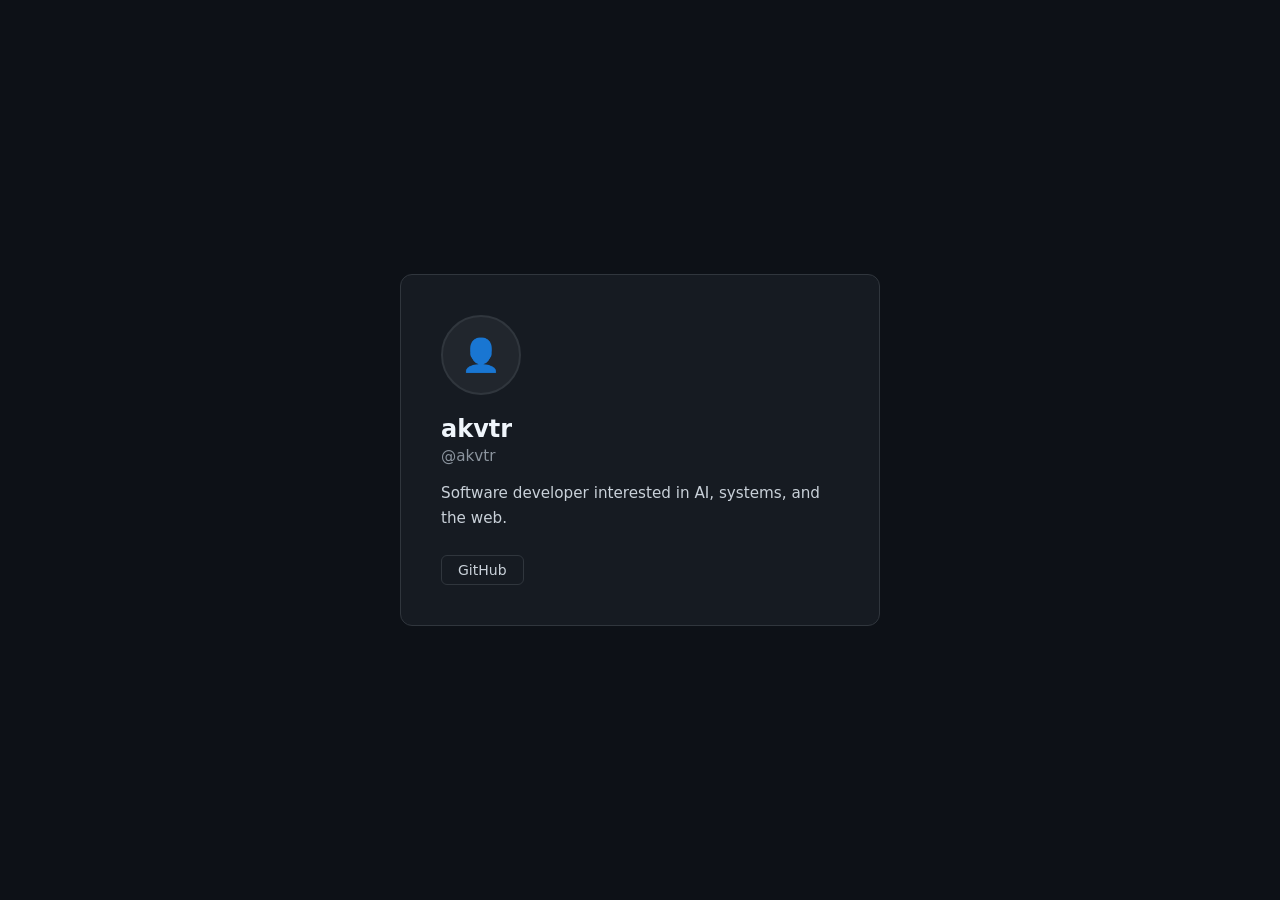
==== index.html @ 43e405d5 "feat: add initial index.html" ====
<!DOCTYPE html>
<html lang="ja">
<head>
  <meta charset="UTF-8" />
  <meta name="viewport" content="width=device-width, initial-scale=1.0" />
  <title>akvtr</title>
  <style>
    * {
      margin: 0;
      padding: 0;
      box-sizing: border-box;
    }

    body {
      font-family: 'Segoe UI', system-ui, sans-serif;
      background: #0d1117;
      color: #c9d1d9;
      min-height: 100vh;
      display: flex;
      align-items: center;
      justify-content: center;
    }

    .card {
      max-width: 480px;
      width: 100%;
      padding: 2.5rem;
      border: 1px solid #30363d;
      border-radius: 12px;
      background: #161b22;
    }

    .avatar {
      width: 80px;
      height: 80px;
      border-radius: 50%;
      background: #21262d;
      border: 2px solid #30363d;
      display: flex;
      align-items: center;
      justify-content: center;
      font-size: 2rem;
      margin-bottom: 1.25rem;
    }

    h1 {
      font-size: 1.5rem;
      color: #f0f6fc;
      margin-bottom: 0.25rem;
    }

    .handle {
      font-size: 0.95rem;
      color: #8b949e;
      margin-bottom: 1rem;
    }

    .bio {
      font-size: 0.95rem;
      line-height: 1.65;
      color: #c9d1d9;
      margin-bottom: 1.5rem;
    }

    .links {
      display: flex;
      gap: 0.75rem;
      flex-wrap: wrap;
    }

    .links a {
      display: inline-block;
      padding: 0.4rem 1rem;
      border: 1px solid #30363d;
      border-radius: 6px;
      color: #c9d1d9;
      text-decoration: none;
      font-size: 0.875rem;
      transition: border-color 0.15s, color 0.15s;
    }

    .links a:hover {
      border-color: #58a6ff;
      color: #58a6ff;
    }
  </style>
</head>
<body>
  <div class="card">
    <div class="avatar">👤</div>
    <h1>akvtr</h1>
    <p class="handle">@akvtr</p>
    <p class="bio">
      Software developer interested in AI, systems, and the web.
    </p>
    <div class="links">
      <a href="https://github.com/akvtr" target="_blank" rel="noopener">GitHub</a>
    </div>
  </div>
</body>
</html>
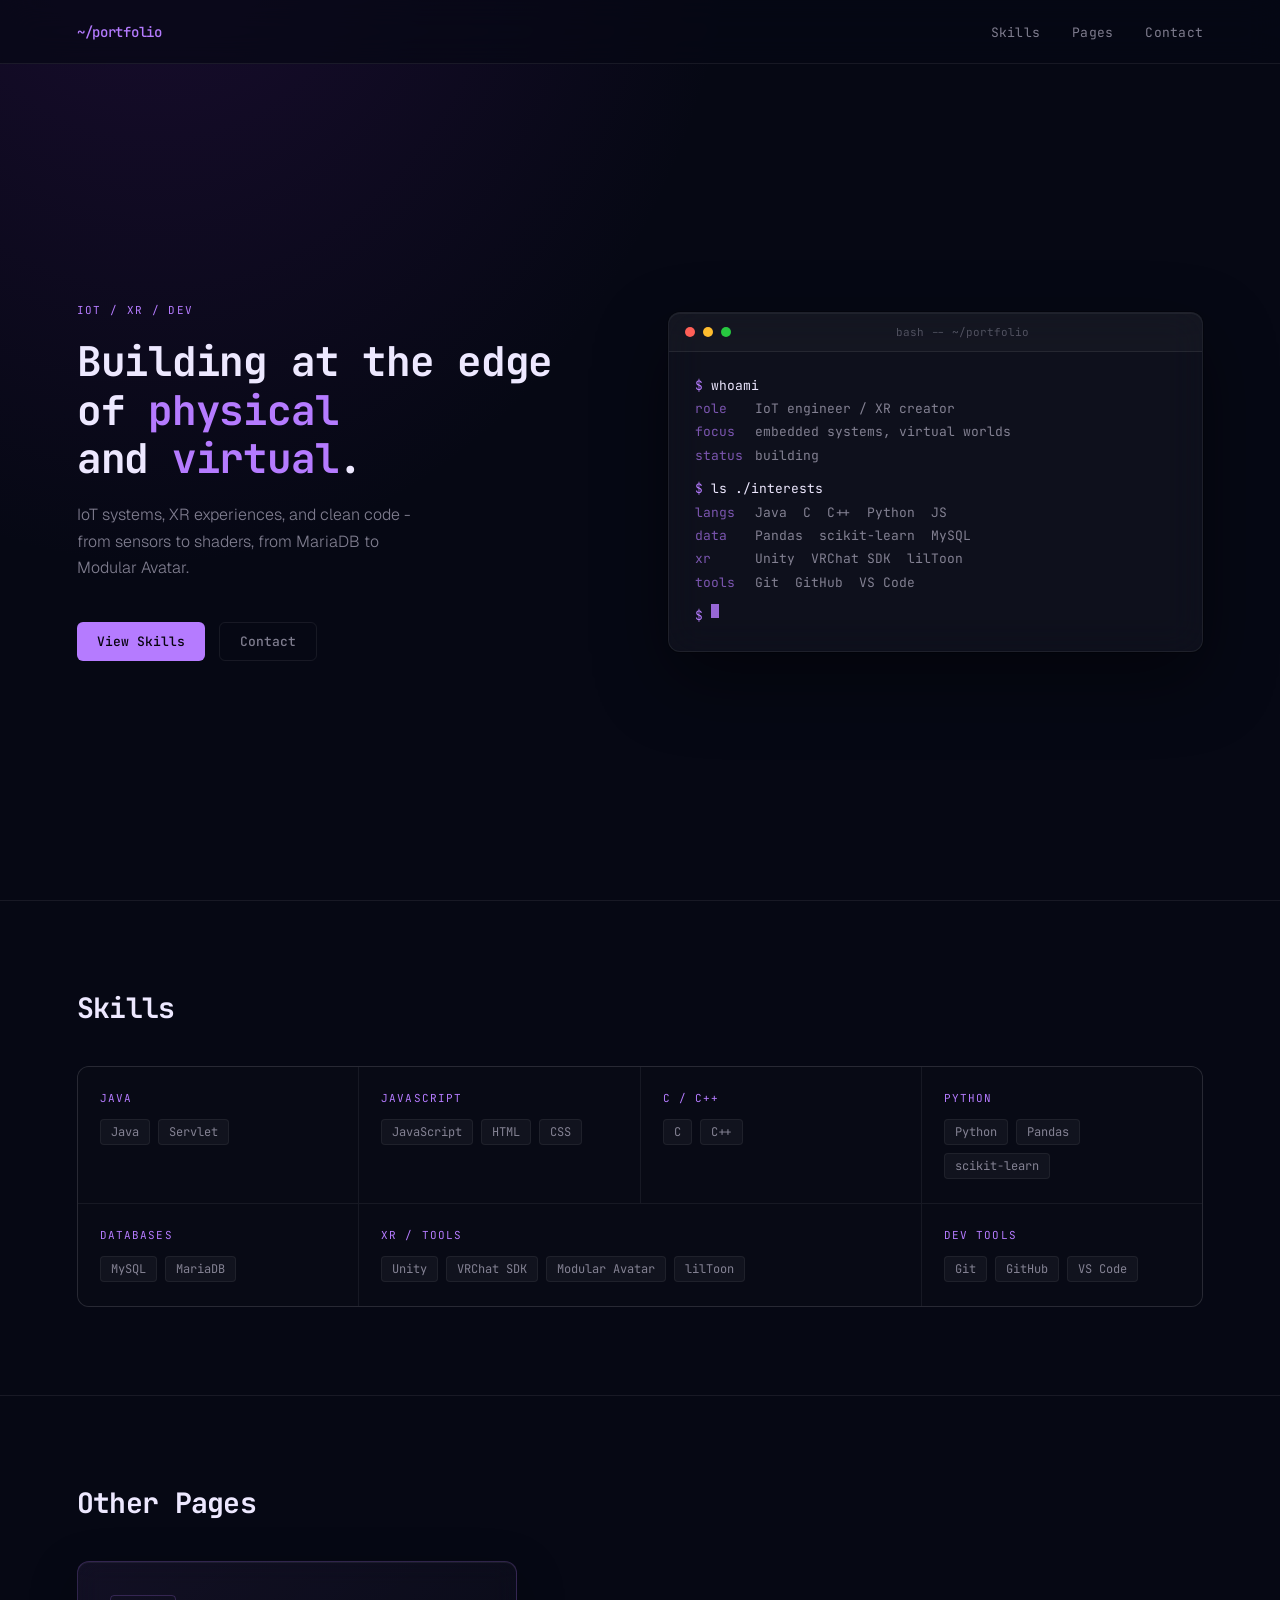
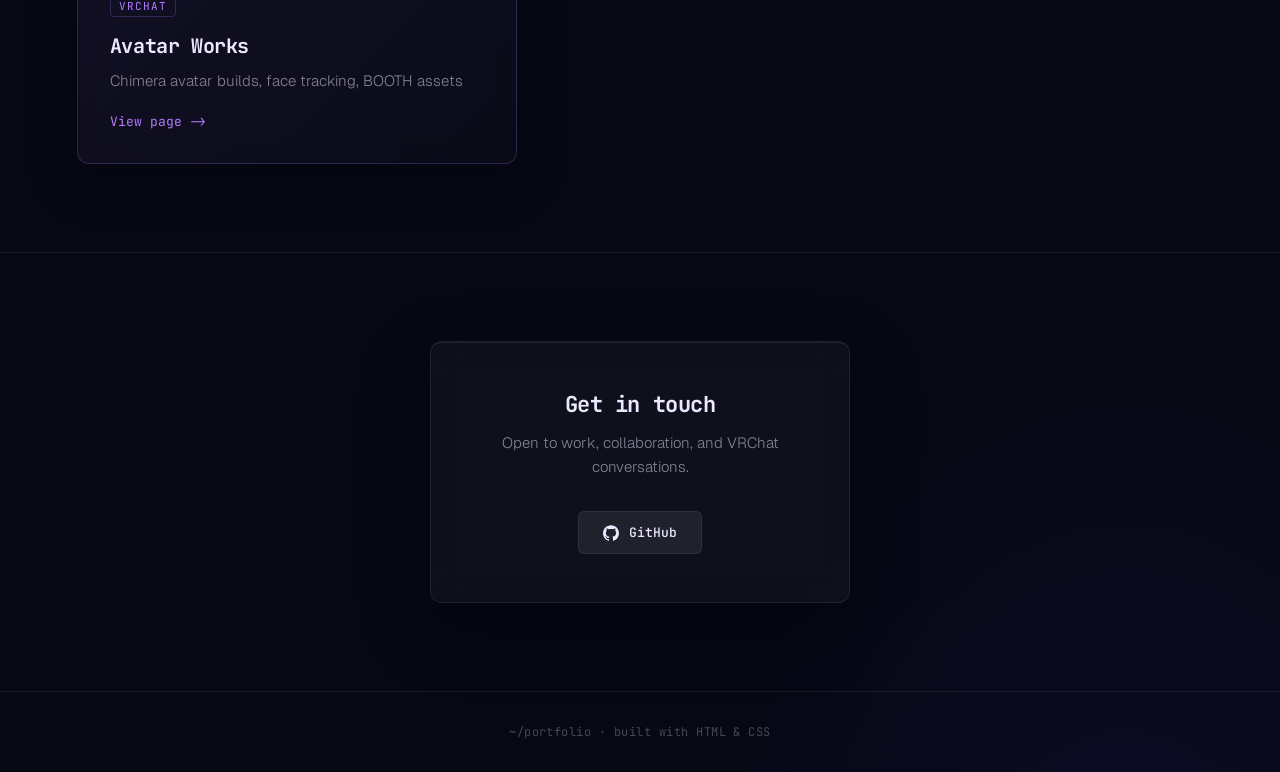
==== commit 1aba7b75: "feat(ui): redesign portfolio with dark-tech glass aesthetic - Rebuild index.html with split-hero lay" ====
--- a/index.html
+++ b/index.html
@@ -1,101 +1,182 @@
 <!DOCTYPE html>
-<html lang="ja">
+<html lang="en">
 <head>
-  <meta charset="UTF-8" />
-  <meta name="viewport" content="width=device-width, initial-scale=1.0" />
-  <title>akvtr</title>
-  <style>
-    * {
-      margin: 0;
-      padding: 0;
-      box-sizing: border-box;
-    }
-
-    body {
-      font-family: 'Segoe UI', system-ui, sans-serif;
-      background: #0d1117;
-      color: #c9d1d9;
-      min-height: 100vh;
-      display: flex;
-      align-items: center;
-      justify-content: center;
-    }
-
-    .card {
-      max-width: 480px;
-      width: 100%;
-      padding: 2.5rem;
-      border: 1px solid #30363d;
-      border-radius: 12px;
-      background: #161b22;
-    }
-
-    .avatar {
-      width: 80px;
-      height: 80px;
-      border-radius: 50%;
-      background: #21262d;
-      border: 2px solid #30363d;
-      display: flex;
-      align-items: center;
-      justify-content: center;
-      font-size: 2rem;
-      margin-bottom: 1.25rem;
-    }
-
-    h1 {
-      font-size: 1.5rem;
-      color: #f0f6fc;
-      margin-bottom: 0.25rem;
-    }
-
-    .handle {
-      font-size: 0.95rem;
-      color: #8b949e;
-      margin-bottom: 1rem;
-    }
-
-    .bio {
-      font-size: 0.95rem;
-      line-height: 1.65;
-      color: #c9d1d9;
-      margin-bottom: 1.5rem;
-    }
-
-    .links {
-      display: flex;
-      gap: 0.75rem;
-      flex-wrap: wrap;
-    }
-
-    .links a {
-      display: inline-block;
-      padding: 0.4rem 1rem;
-      border: 1px solid #30363d;
-      border-radius: 6px;
-      color: #c9d1d9;
-      text-decoration: none;
-      font-size: 0.875rem;
-      transition: border-color 0.15s, color 0.15s;
-    }
-
-    .links a:hover {
-      border-color: #58a6ff;
-      color: #58a6ff;
-    }
-  </style>
+  <meta charset="UTF-8">
+  <meta name="viewport" content="width=device-width, initial-scale=1.0">
+  <title>~/portfolio</title>
+  <link rel="preconnect" href="https://fonts.googleapis.com">
+  <link rel="preconnect" href="https://fonts.gstatic.com" crossorigin>
+  <link href="https://fonts.googleapis.com/css2?family=JetBrains+Mono:wght@400;500;700&family=Geist:wght@300;400;500&display=swap" rel="stylesheet">
+  <link rel="stylesheet" href="style.css">
 </head>
 <body>
-  <div class="card">
-    <div class="avatar">👤</div>
-    <h1>akvtr</h1>
-    <p class="handle">@akvtr</p>
-    <p class="bio">
-      Software developer interested in AI, systems, and the web.
-    </p>
-    <div class="links">
-      <a href="https://github.com/akvtr" target="_blank" rel="noopener">GitHub</a>
+
+  <!-- NAV -->
+  <nav>
+    <a href="#hero" class="nav-logo">~/portfolio</a>
+    <ul class="nav-links">
+      <li><a href="#skills">Skills</a></li>
+      <li><a href="#pages">Pages</a></li>
+      <li><a href="#contact">Contact</a></li>
+    </ul>
+  </nav>
+
+  <!-- HERO -->
+  <section id="hero">
+    <div class="hero-left">
+      <p class="hero-eyebrow">IoT / XR / Dev</p>
+      <h1 class="hero-headline">
+        Building at the edge<br>
+        of <span class="hl">physical</span><br>
+        and <span class="hl">virtual</span>.
+      </h1>
+      <p class="hero-sub">IoT systems, XR experiences, and clean code - from sensors to shaders, from MariaDB to Modular Avatar.</p>
+      <div class="hero-ctas">
+        <a href="#skills" class="btn-primary">View Skills</a>
+        <a href="#contact" class="btn-ghost">Contact</a>
+      </div>
+    </div>
+
+    <div class="hero-right">
+      <div class="terminal-card">
+        <div class="term-bar">
+          <span class="term-dot dot-r"></span>
+          <span class="term-dot dot-a"></span>
+          <span class="term-dot dot-g"></span>
+          <span class="term-title">bash -- ~/portfolio</span>
+        </div>
+        <div class="term-body">
+          <div class="t-row">
+            <span class="t-prompt">$</span>
+            <span class="t-cmd">whoami</span>
+          </div>
+          <div class="t-out">
+            <div><span class="t-key">role</span><span class="t-val">IoT engineer / XR creator</span></div>
+            <div><span class="t-key">focus</span><span class="t-val">embedded systems, virtual worlds</span></div>
+            <div><span class="t-key">status</span><span class="t-val">building</span></div>
+          </div>
+          <div class="t-gap"></div>
+          <div class="t-row">
+            <span class="t-prompt">$</span>
+            <span class="t-cmd">ls ./interests</span>
+          </div>
+          <div class="t-out">
+            <div><span class="t-key">langs</span><span class="t-val">Java&nbsp; C&nbsp; C++&nbsp; Python&nbsp; JS</span></div>
+            <div><span class="t-key">data</span><span class="t-val">Pandas&nbsp; scikit-learn&nbsp; MySQL</span></div>
+            <div><span class="t-key">xr</span><span class="t-val">Unity&nbsp; VRChat SDK&nbsp; lilToon</span></div>
+            <div><span class="t-key">tools</span><span class="t-val">Git&nbsp; GitHub&nbsp; VS Code</span></div>
+          </div>
+          <div class="t-gap"></div>
+          <div class="t-row">
+            <span class="t-prompt">$</span>
+            <span class="t-cursor" aria-hidden="true"></span>
+          </div>
+        </div>
+      </div>
+    </div>
+  </section>
+
+  <hr class="divider">
+
+  <!-- SKILLS -->
+  <div class="section-inner" id="skills">
+    <h2 class="section-heading">Skills</h2>
+    <div class="skills-grid">
+      <!-- Row 1: four cards -->
+      <div class="skill-card">
+        <p class="skill-cat">Java</p>
+        <div class="skill-tags">
+          <span class="skill-tag">Java</span>
+          <span class="skill-tag">Servlet</span>
+        </div>
+      </div>
+      <div class="skill-card">
+        <p class="skill-cat">JavaScript</p>
+        <div class="skill-tags">
+          <span class="skill-tag">JavaScript</span>
+          <span class="skill-tag">HTML</span>
+          <span class="skill-tag">CSS</span>
+        </div>
+      </div>
+      <div class="skill-card">
+        <p class="skill-cat">C / C++</p>
+        <div class="skill-tags">
+          <span class="skill-tag">C</span>
+          <span class="skill-tag">C++</span>
+        </div>
+      </div>
+      <div class="skill-card">
+        <p class="skill-cat">Python</p>
+        <div class="skill-tags">
+          <span class="skill-tag">Python</span>
+          <span class="skill-tag">Pandas</span>
+          <span class="skill-tag">scikit-learn</span>
+        </div>
+      </div>
+      <!-- Row 2: 1 + 2-span + 1 -->
+      <div class="skill-card">
+        <p class="skill-cat">Databases</p>
+        <div class="skill-tags">
+          <span class="skill-tag">MySQL</span>
+          <span class="skill-tag">MariaDB</span>
+        </div>
+      </div>
+      <div class="skill-card w2">
+        <p class="skill-cat">XR / Tools</p>
+        <div class="skill-tags">
+          <span class="skill-tag">Unity</span>
+          <span class="skill-tag">VRChat SDK</span>
+          <span class="skill-tag">Modular Avatar</span>
+          <span class="skill-tag">lilToon</span>
+        </div>
+      </div>
+      <div class="skill-card">
+        <p class="skill-cat">Dev Tools</p>
+        <div class="skill-tags">
+          <span class="skill-tag">Git</span>
+          <span class="skill-tag">GitHub</span>
+          <span class="skill-tag">VS Code</span>
+        </div>
+      </div>
     </div>
   </div>
+
+  <hr class="divider">
+
+  <!-- OTHER PAGES -->
+  <div class="section-inner" id="pages">
+    <h2 class="section-heading">Other Pages</h2>
+    <div class="page-card">
+      <a href="./vrc/" class="page-card-link">
+        <span class="page-badge">VRChat</span>
+        <h3 class="page-title">Avatar Works</h3>
+        <p class="page-desc">Chimera avatar builds, face tracking, BOOTH assets</p>
+        <span class="page-arrow">View page -&gt;</span>
+      </a>
+    </div>
+  </div>
+
+  <hr class="divider">
+
+  <!-- CONTACT -->
+  <div class="section-inner" id="contact">
+    <div class="contact-wrap">
+      <div class="contact-card">
+        <h2 class="contact-title">Get in touch</h2>
+        <p class="contact-sub">Open to work, collaboration, and VRChat conversations.</p>
+        <a href="https://github.com/" class="btn-gh">
+          <svg class="gh-icon" viewBox="0 0 24 24" xmlns="http://www.w3.org/2000/svg" aria-hidden="true" focusable="false">
+            <path d="M12 .297c-6.63 0-12 5.373-12 12 0 5.303 3.438 9.8 8.205 11.385.6.113.82-.258.82-.577 0-.285-.01-1.04-.015-2.04-3.338.724-4.042-1.61-4.042-1.61C4.422 18.07 3.633 17.7 3.633 17.7c-1.087-.744.084-.729.084-.729 1.205.084 1.838 1.236 1.838 1.236 1.07 1.835 2.809 1.305 3.495.998.108-.776.417-1.305.76-1.605-2.665-.3-5.466-1.332-5.466-5.93 0-1.31.465-2.38 1.235-3.22-.135-.303-.54-1.523.105-3.176 0 0 1.005-.322 3.3 1.23.96-.267 1.98-.399 3-.405 1.02.006 2.04.138 3 .405 2.28-1.552 3.285-1.23 3.285-1.23.645 1.653.24 2.873.12 3.176.765.84 1.23 1.91 1.23 3.22 0 4.61-2.805 5.625-5.475 5.92.42.36.81 1.096.81 2.22 0 1.606-.015 2.896-.015 3.286 0 .315.21.69.825.57C20.565 22.092 24 17.592 24 12.297c0-6.627-5.373-12-12-12"/>
+          </svg>
+          GitHub
+        </a>
+      </div>
+    </div>
+  </div>
+
+  <footer>
+    <p class="footer-text">~/portfolio &middot; built with HTML &amp; CSS</p>
+  </footer>
+
 </body>
 </html>
--- a/style.css
+++ b/style.css
@@ -0,0 +1,491 @@
+*, *::before, *::after { box-sizing: border-box; margin: 0; padding: 0; }
+
+:root {
+  --bg:             #060814;
+  --accent:         #b57bff;
+  --accent-subtle:  rgba(181, 123, 255, 0.10);
+  --accent-border:  rgba(181, 123, 255, 0.22);
+  --glass-bg:       rgba(255, 255, 255, 0.035);
+  --glass-border:   rgba(255, 255, 255, 0.07);
+  --text-1:         #ede8ff;
+  --text-2:         rgba(237, 232, 255, 0.52);
+  --text-3:         rgba(237, 232, 255, 0.28);
+  --mono:           'JetBrains Mono', 'Courier New', monospace;
+  --sans:           'Geist', system-ui, -apple-system, sans-serif;
+  --r-card:         12px;
+  --r-btn:          6px;
+  --r-tag:          4px;
+  --nav-h:          64px;
+  --page-max:       1280px;
+  --px:             clamp(1.5rem, 6vw, 5rem);
+}
+
+html { scroll-behavior: smooth; }
+
+body {
+  font-family: var(--sans);
+  color: var(--text-1);
+  background-color: var(--bg);
+  background-image:
+    radial-gradient(ellipse 80% 55% at 12% -8%,  rgba(88,  28, 135, 0.26) 0%, transparent 58%),
+    radial-gradient(ellipse 60% 45% at 88% 108%, rgba(28,  18,  80, 0.32) 0%, transparent 55%);
+  min-height: 100dvh;
+  -webkit-font-smoothing: antialiased;
+}
+
+/* ─── NAV ─────────────────────────────────────────────── */
+
+nav {
+  position: fixed;
+  inset: 0 0 auto 0;
+  height: var(--nav-h);
+  z-index: 100;
+  display: flex;
+  align-items: center;
+  padding: 0 var(--px);
+  background: rgba(6, 8, 20, 0.70);
+  backdrop-filter: blur(16px);
+  -webkit-backdrop-filter: blur(16px);
+  border-bottom: 1px solid var(--glass-border);
+}
+
+.nav-logo {
+  font-family: var(--mono);
+  font-size: 0.875rem;
+  font-weight: 500;
+  color: var(--accent);
+  text-decoration: none;
+  letter-spacing: -0.02em;
+  margin-right: auto;
+}
+
+.nav-links {
+  display: flex;
+  gap: 2rem;
+  list-style: none;
+}
+
+.nav-links a {
+  font-family: var(--mono);
+  font-size: 0.8125rem;
+  color: var(--text-2);
+  text-decoration: none;
+  letter-spacing: 0.02em;
+  transition: color 0.18s ease;
+}
+.nav-links a:hover { color: var(--text-1); }
+
+/* ─── HERO ────────────────────────────────────────────── */
+
+#hero {
+  min-height: 100dvh;
+  display: grid;
+  grid-template-columns: 1fr 1fr;
+  align-items: center;
+  gap: 3.5rem;
+  max-width: var(--page-max);
+  margin: 0 auto;
+  padding: calc(var(--nav-h) + 3rem) var(--px) 3rem;
+}
+
+.hero-eyebrow {
+  font-family: var(--mono);
+  font-size: 0.6875rem;
+  color: var(--accent);
+  letter-spacing: 0.12em;
+  text-transform: uppercase;
+  margin-bottom: 1.25rem;
+}
+
+.hero-headline {
+  font-family: var(--mono);
+  font-size: clamp(1.875rem, 3.2vw, 2.625rem);
+  font-weight: 700;
+  line-height: 1.18;
+  letter-spacing: -0.03em;
+  color: var(--text-1);
+  margin-bottom: 1.25rem;
+}
+
+.hero-headline .hl { color: var(--accent); }
+
+.hero-sub {
+  font-family: var(--sans);
+  font-size: 1rem;
+  font-weight: 300;
+  color: var(--text-2);
+  line-height: 1.65;
+  max-width: 36ch;
+  margin-bottom: 2.5rem;
+}
+
+.hero-ctas {
+  display: flex;
+  gap: 0.875rem;
+  flex-wrap: wrap;
+}
+
+/* ─── BUTTONS ─────────────────────────────────────────── */
+
+.btn-primary {
+  display: inline-flex;
+  align-items: center;
+  font-family: var(--mono);
+  font-size: 0.8125rem;
+  font-weight: 500;
+  color: #07040f;
+  background: var(--accent);
+  border: none;
+  border-radius: var(--r-btn);
+  padding: 0.625rem 1.25rem;
+  text-decoration: none;
+  white-space: nowrap;
+  cursor: pointer;
+  transition: opacity 0.18s ease, transform 0.12s ease;
+}
+.btn-primary:hover  { opacity: 0.85; }
+.btn-primary:active { transform: translateY(1px) scale(0.99); }
+
+.btn-ghost {
+  display: inline-flex;
+  align-items: center;
+  font-family: var(--mono);
+  font-size: 0.8125rem;
+  font-weight: 500;
+  color: var(--text-2);
+  background: transparent;
+  border: 1px solid var(--glass-border);
+  border-radius: var(--r-btn);
+  padding: 0.625rem 1.25rem;
+  text-decoration: none;
+  white-space: nowrap;
+  cursor: pointer;
+  transition: color 0.18s ease, border-color 0.18s ease, transform 0.12s ease;
+}
+.btn-ghost:hover  { color: var(--text-1); border-color: rgba(255,255,255,0.18); }
+.btn-ghost:active { transform: translateY(1px) scale(0.99); }
+
+/* ─── TERMINAL CARD ───────────────────────────────────── */
+
+.terminal-card {
+  background: var(--glass-bg);
+  border: 1px solid var(--glass-border);
+  border-radius: var(--r-card);
+  backdrop-filter: blur(18px);
+  -webkit-backdrop-filter: blur(18px);
+  overflow: hidden;
+  box-shadow:
+    inset 0 1px 0 rgba(255,255,255,0.055),
+    0 28px 72px rgba(0,0,0,0.45),
+    0 0 0 1px rgba(0,0,0,0.25);
+}
+
+.term-bar {
+  display: flex;
+  align-items: center;
+  gap: 0.5rem;
+  padding: 0.75rem 1rem;
+  background: rgba(255,255,255,0.025);
+  border-bottom: 1px solid var(--glass-border);
+}
+
+.term-dot {
+  width: 10px;
+  height: 10px;
+  border-radius: 50%;
+  flex-shrink: 0;
+}
+.dot-r { background: #ff5f57; }
+.dot-a { background: #febc2e; }
+.dot-g { background: #27c840; }
+
+.term-title {
+  font-family: var(--mono);
+  font-size: 0.6875rem;
+  color: var(--text-3);
+  margin: 0 auto;
+}
+
+.term-body {
+  padding: 1.375rem 1.625rem 1.5rem;
+  font-family: var(--mono);
+  font-size: 0.8125rem;
+  line-height: 1.8;
+}
+
+.t-row { display: flex; gap: 0.5rem; }
+.t-gap { height: 0.625rem; }
+
+.t-prompt { color: var(--accent); }
+.t-cmd    { color: var(--text-1); }
+
+.t-out { padding-left: 0; }
+.t-key { color: rgba(181,123,255,0.65); display: inline-block; width: 7.5ch; }
+.t-val { color: var(--text-2); }
+
+.t-cursor {
+  display: inline-block;
+  width: 8px;
+  height: 1.05em;
+  background: var(--accent);
+  vertical-align: text-bottom;
+  opacity: 0.82;
+  animation: blink 1.1s step-end infinite;
+}
+
+@keyframes blink {
+  0%, 100% { opacity: 0.82; }
+  50%       { opacity: 0; }
+}
+
+/* ─── SHARED SECTION ──────────────────────────────────── */
+
+.section-inner {
+  max-width: var(--page-max);
+  margin: 0 auto;
+  padding: clamp(4rem, 7vw, 5.5rem) var(--px);
+}
+
+.section-heading {
+  font-family: var(--mono);
+  font-size: clamp(1.375rem, 2.2vw, 1.875rem);
+  font-weight: 700;
+  color: var(--text-1);
+  letter-spacing: -0.025em;
+  margin-bottom: 2.5rem;
+}
+
+.divider {
+  border: none;
+  border-top: 1px solid var(--glass-border);
+}
+
+/* ─── SKILLS ──────────────────────────────────────────── */
+
+.skills-grid {
+  display: grid;
+  grid-template-columns: repeat(4, 1fr);
+  gap: 1px;
+  background: var(--glass-border);
+  border: 1px solid var(--glass-border);
+  border-radius: var(--r-card);
+  overflow: hidden;
+}
+
+.skill-card {
+  background: rgba(6, 8, 20, 0.88);
+  padding: 1.5rem 1.375rem;
+  transition: background 0.2s ease;
+}
+.skill-card:hover { background: rgba(181,123,255,0.055); }
+
+.skill-card.w2 { grid-column: span 2; }
+
+.skill-cat {
+  font-family: var(--mono);
+  font-size: 0.6875rem;
+  color: var(--accent);
+  letter-spacing: 0.1em;
+  text-transform: uppercase;
+  margin-bottom: 0.875rem;
+}
+
+.skill-tags {
+  display: flex;
+  flex-wrap: wrap;
+  gap: 0.5rem;
+}
+
+.skill-tag {
+  font-family: var(--mono);
+  font-size: 0.75rem;
+  color: var(--text-2);
+  background: rgba(255,255,255,0.04);
+  border: 1px solid rgba(255,255,255,0.06);
+  border-radius: var(--r-tag);
+  padding: 0.25rem 0.625rem;
+  transition: color 0.15s, border-color 0.15s;
+}
+.skill-tag:hover { color: var(--text-1); border-color: var(--accent-border); }
+
+/* ─── PAGES ───────────────────────────────────────────── */
+
+.page-card {
+  max-width: 440px;
+  background: linear-gradient(135deg, rgba(181,123,255,0.07) 0%, rgba(255,255,255,0.015) 100%);
+  border: 1px solid var(--accent-border);
+  border-radius: var(--r-card);
+  backdrop-filter: blur(12px);
+  -webkit-backdrop-filter: blur(12px);
+  box-shadow:
+    inset 0 1px 0 rgba(255,255,255,0.06),
+    0 16px 48px rgba(0,0,0,0.28);
+  overflow: hidden;
+}
+
+.page-card-link {
+  display: block;
+  padding: 2rem;
+  text-decoration: none;
+  color: inherit;
+  transition: opacity 0.18s;
+}
+.page-card-link:hover { opacity: 0.82; }
+
+.page-badge {
+  display: inline-block;
+  font-family: var(--mono);
+  font-size: 0.6875rem;
+  color: var(--accent);
+  letter-spacing: 0.1em;
+  text-transform: uppercase;
+  border: 1px solid var(--accent-border);
+  border-radius: var(--r-tag);
+  padding: 0.2rem 0.5rem;
+  margin-bottom: 1rem;
+}
+
+.page-title {
+  font-family: var(--mono);
+  font-size: 1.25rem;
+  font-weight: 700;
+  color: var(--text-1);
+  letter-spacing: -0.02em;
+  margin-bottom: 0.625rem;
+}
+
+.page-desc {
+  font-family: var(--sans);
+  font-size: 0.9375rem;
+  font-weight: 300;
+  color: var(--text-2);
+  line-height: 1.6;
+}
+
+.page-arrow {
+  display: inline-block;
+  font-family: var(--mono);
+  font-size: 0.8125rem;
+  color: var(--accent);
+  margin-top: 1.25rem;
+}
+
+/* ─── CONTACT ─────────────────────────────────────────── */
+
+.contact-wrap {
+  display: flex;
+  justify-content: center;
+}
+
+.contact-card {
+  width: 100%;
+  max-width: 420px;
+  background: var(--glass-bg);
+  border: 1px solid var(--glass-border);
+  border-radius: var(--r-card);
+  backdrop-filter: blur(18px);
+  -webkit-backdrop-filter: blur(18px);
+  padding: 3rem;
+  text-align: center;
+  box-shadow:
+    inset 0 1px 0 rgba(255,255,255,0.055),
+    0 24px 64px rgba(0,0,0,0.38);
+}
+
+.contact-title {
+  font-family: var(--mono);
+  font-size: 1.375rem;
+  font-weight: 700;
+  color: var(--text-1);
+  letter-spacing: -0.02em;
+  margin-bottom: 0.75rem;
+}
+
+.contact-sub {
+  font-family: var(--sans);
+  font-size: 0.9375rem;
+  font-weight: 300;
+  color: var(--text-2);
+  line-height: 1.6;
+  margin-bottom: 2rem;
+}
+
+.btn-gh {
+  display: inline-flex;
+  align-items: center;
+  gap: 0.625rem;
+  font-family: var(--mono);
+  font-size: 0.8125rem;
+  font-weight: 500;
+  color: var(--text-1);
+  background: rgba(255,255,255,0.07);
+  border: 1px solid var(--glass-border);
+  border-radius: var(--r-btn);
+  padding: 0.75rem 1.5rem;
+  text-decoration: none;
+  white-space: nowrap;
+  transition: background 0.18s ease, transform 0.12s ease;
+}
+.btn-gh:hover  { background: rgba(255,255,255,0.12); }
+.btn-gh:active { transform: translateY(1px) scale(0.99); }
+
+.gh-icon {
+  width: 16px;
+  height: 16px;
+  fill: var(--text-1);
+  flex-shrink: 0;
+}
+
+/* ─── FOOTER ──────────────────────────────────────────── */
+
+footer {
+  text-align: center;
+  padding: 2rem var(--px);
+  border-top: 1px solid var(--glass-border);
+}
+
+.footer-text {
+  font-family: var(--mono);
+  font-size: 0.75rem;
+  color: var(--text-3);
+  letter-spacing: 0.04em;
+}
+
+/* ─── RESPONSIVE ──────────────────────────────────────── */
+
+@media (max-width: 900px) {
+  #hero {
+    grid-template-columns: 1fr;
+    min-height: auto;
+    padding-bottom: 4rem;
+  }
+}
+
+@media (max-width: 768px) {
+  .skills-grid {
+    grid-template-columns: 1fr 1fr;
+  }
+  .skill-card.w2 {
+    grid-column: span 2;
+  }
+  .contact-card {
+    padding: 2rem 1.5rem;
+  }
+}
+
+@media (max-width: 480px) {
+  .skills-grid {
+    grid-template-columns: 1fr;
+  }
+  .skill-card.w2 {
+    grid-column: span 1;
+  }
+  .nav-links {
+    gap: 1.25rem;
+  }
+}
+
+@media (prefers-reduced-motion: reduce) {
+  .t-cursor { animation: none; opacity: 0.82; }
+  *, *::before, *::after { transition-duration: 0.01ms !important; }
+}
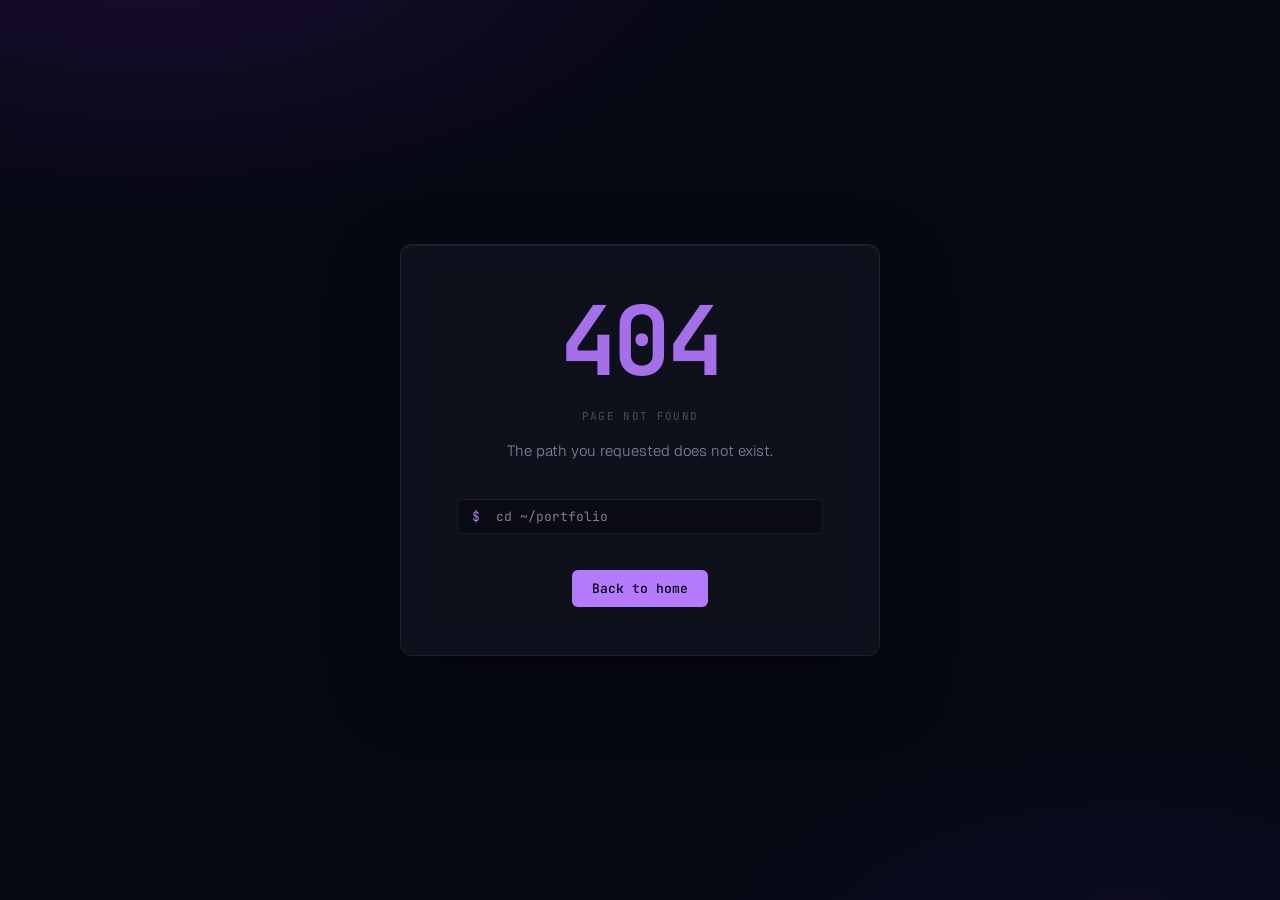
==== commit 39b8264a: "feat: add vrc profile page, design doc, and portfolio subpage - vrc/index.html: VRC profile with ava" ====
--- a/index.html
+++ b/index.html
@@ -3,180 +3,99 @@
 <head>
   <meta charset="UTF-8">
   <meta name="viewport" content="width=device-width, initial-scale=1.0">
-  <title>~/portfolio</title>
+  <title>404 PAGE NOT FOUND</title>
   <link rel="preconnect" href="https://fonts.googleapis.com">
   <link rel="preconnect" href="https://fonts.gstatic.com" crossorigin>
   <link href="https://fonts.googleapis.com/css2?family=JetBrains+Mono:wght@400;500;700&family=Geist:wght@300;400;500&display=swap" rel="stylesheet">
-  <link rel="stylesheet" href="style.css">
+  <link rel="stylesheet" href="../style.css">
+  <style>
+    .not-found {
+      min-height: 100dvh;
+      display: flex;
+      flex-direction: column;
+      align-items: center;
+      justify-content: center;
+      padding: 4rem var(--px);
+      text-align: center;
+    }
+
+    .nf-card {
+      background: var(--glass-bg);
+      border: 1px solid var(--glass-border);
+      border-radius: var(--r-card);
+      backdrop-filter: blur(18px);
+      -webkit-backdrop-filter: blur(18px);
+      padding: 3rem 3.5rem;
+      max-width: 480px;
+      width: 100%;
+      box-shadow:
+        inset 0 1px 0 rgba(255,255,255,0.055),
+        0 28px 72px rgba(0,0,0,0.4);
+    }
+
+    .nf-code {
+      font-family: var(--mono);
+      font-size: clamp(4rem, 12vw, 6rem);
+      font-weight: 700;
+      color: var(--accent);
+      letter-spacing: -0.05em;
+      line-height: 1;
+      margin-bottom: 1.25rem;
+      opacity: 0.9;
+    }
+
+    .nf-label {
+      font-family: var(--mono);
+      font-size: 0.6875rem;
+      color: var(--text-3);
+      letter-spacing: 0.12em;
+      text-transform: uppercase;
+      margin-bottom: 1rem;
+    }
+
+    .nf-message {
+      font-family: var(--sans);
+      font-size: 0.9375rem;
+      font-weight: 300;
+      color: var(--text-2);
+      line-height: 1.65;
+      margin-bottom: 2.25rem;
+    }
+
+    .nf-term {
+      font-family: var(--mono);
+      font-size: 0.8125rem;
+      color: var(--text-3);
+      background: rgba(0,0,0,0.3);
+      border: 1px solid var(--glass-border);
+      border-radius: var(--r-tag);
+      padding: 0.5rem 0.875rem;
+      margin-bottom: 2.25rem;
+      text-align: left;
+    }
+
+    .nf-term .t-prompt { color: var(--accent); margin-right: 0.5rem; }
+    .nf-term .t-cmd    { color: var(--text-2); }
+
+    @media (max-width: 480px) {
+      .nf-card { padding: 2rem 1.5rem; }
+    }
+  </style>
 </head>
 <body>
 
-  <!-- NAV -->
-  <nav>
-    <a href="#hero" class="nav-logo">~/portfolio</a>
-    <ul class="nav-links">
-      <li><a href="#skills">Skills</a></li>
-      <li><a href="#pages">Pages</a></li>
-      <li><a href="#contact">Contact</a></li>
-    </ul>
-  </nav>
-
-  <!-- HERO -->
-  <section id="hero">
-    <div class="hero-left">
-      <p class="hero-eyebrow">IoT / XR / Dev</p>
-      <h1 class="hero-headline">
-        Building at the edge<br>
-        of <span class="hl">physical</span><br>
-        and <span class="hl">virtual</span>.
-      </h1>
-      <p class="hero-sub">IoT systems, XR experiences, and clean code - from sensors to shaders, from MariaDB to Modular Avatar.</p>
-      <div class="hero-ctas">
-        <a href="#skills" class="btn-primary">View Skills</a>
-        <a href="#contact" class="btn-ghost">Contact</a>
+  <div class="not-found">
+    <div class="nf-card">
+      <p class="nf-code">404</p>
+      <p class="nf-label">Page not found</p>
+      <p class="nf-message">The path you requested does not exist.</p>
+      <div class="nf-term">
+        <span class="t-prompt">$</span>
+        <span class="t-cmd">cd ~/portfolio</span>
       </div>
-    </div>
-
-    <div class="hero-right">
-      <div class="terminal-card">
-        <div class="term-bar">
-          <span class="term-dot dot-r"></span>
-          <span class="term-dot dot-a"></span>
-          <span class="term-dot dot-g"></span>
-          <span class="term-title">bash -- ~/portfolio</span>
-        </div>
-        <div class="term-body">
-          <div class="t-row">
-            <span class="t-prompt">$</span>
-            <span class="t-cmd">whoami</span>
-          </div>
-          <div class="t-out">
-            <div><span class="t-key">role</span><span class="t-val">IoT engineer / XR creator</span></div>
-            <div><span class="t-key">focus</span><span class="t-val">embedded systems, virtual worlds</span></div>
-            <div><span class="t-key">status</span><span class="t-val">building</span></div>
-          </div>
-          <div class="t-gap"></div>
-          <div class="t-row">
-            <span class="t-prompt">$</span>
-            <span class="t-cmd">ls ./interests</span>
-          </div>
-          <div class="t-out">
-            <div><span class="t-key">langs</span><span class="t-val">Java&nbsp; C&nbsp; C++&nbsp; Python&nbsp; JS</span></div>
-            <div><span class="t-key">data</span><span class="t-val">Pandas&nbsp; scikit-learn&nbsp; MySQL</span></div>
-            <div><span class="t-key">xr</span><span class="t-val">Unity&nbsp; VRChat SDK&nbsp; lilToon</span></div>
-            <div><span class="t-key">tools</span><span class="t-val">Git&nbsp; GitHub&nbsp; VS Code</span></div>
-          </div>
-          <div class="t-gap"></div>
-          <div class="t-row">
-            <span class="t-prompt">$</span>
-            <span class="t-cursor" aria-hidden="true"></span>
-          </div>
-        </div>
-      </div>
-    </div>
-  </section>
-
-  <hr class="divider">
-
-  <!-- SKILLS -->
-  <div class="section-inner" id="skills">
-    <h2 class="section-heading">Skills</h2>
-    <div class="skills-grid">
-      <!-- Row 1: four cards -->
-      <div class="skill-card">
-        <p class="skill-cat">Java</p>
-        <div class="skill-tags">
-          <span class="skill-tag">Java</span>
-          <span class="skill-tag">Servlet</span>
-        </div>
-      </div>
-      <div class="skill-card">
-        <p class="skill-cat">JavaScript</p>
-        <div class="skill-tags">
-          <span class="skill-tag">JavaScript</span>
-          <span class="skill-tag">HTML</span>
-          <span class="skill-tag">CSS</span>
-        </div>
-      </div>
-      <div class="skill-card">
-        <p class="skill-cat">C / C++</p>
-        <div class="skill-tags">
-          <span class="skill-tag">C</span>
-          <span class="skill-tag">C++</span>
-        </div>
-      </div>
-      <div class="skill-card">
-        <p class="skill-cat">Python</p>
-        <div class="skill-tags">
-          <span class="skill-tag">Python</span>
-          <span class="skill-tag">Pandas</span>
-          <span class="skill-tag">scikit-learn</span>
-        </div>
-      </div>
-      <!-- Row 2: 1 + 2-span + 1 -->
-      <div class="skill-card">
-        <p class="skill-cat">Databases</p>
-        <div class="skill-tags">
-          <span class="skill-tag">MySQL</span>
-          <span class="skill-tag">MariaDB</span>
-        </div>
-      </div>
-      <div class="skill-card w2">
-        <p class="skill-cat">XR / Tools</p>
-        <div class="skill-tags">
-          <span class="skill-tag">Unity</span>
-          <span class="skill-tag">VRChat SDK</span>
-          <span class="skill-tag">Modular Avatar</span>
-          <span class="skill-tag">lilToon</span>
-        </div>
-      </div>
-      <div class="skill-card">
-        <p class="skill-cat">Dev Tools</p>
-        <div class="skill-tags">
-          <span class="skill-tag">Git</span>
-          <span class="skill-tag">GitHub</span>
-          <span class="skill-tag">VS Code</span>
-        </div>
-      </div>
+      <a href="/" class="btn-primary">Back to home</a>
     </div>
   </div>
 
-  <hr class="divider">
-
-  <!-- OTHER PAGES -->
-  <div class="section-inner" id="pages">
-    <h2 class="section-heading">Other Pages</h2>
-    <div class="page-card">
-      <a href="./vrc/" class="page-card-link">
-        <span class="page-badge">VRChat</span>
-        <h3 class="page-title">Avatar Works</h3>
-        <p class="page-desc">Chimera avatar builds, face tracking, BOOTH assets</p>
-        <span class="page-arrow">View page -&gt;</span>
-      </a>
-    </div>
-  </div>
-
-  <hr class="divider">
-
-  <!-- CONTACT -->
-  <div class="section-inner" id="contact">
-    <div class="contact-wrap">
-      <div class="contact-card">
-        <h2 class="contact-title">Get in touch</h2>
-        <p class="contact-sub">Open to work, collaboration, and VRChat conversations.</p>
-        <a href="https://github.com/" class="btn-gh">
-          <svg class="gh-icon" viewBox="0 0 24 24" xmlns="http://www.w3.org/2000/svg" aria-hidden="true" focusable="false">
-            <path d="M12 .297c-6.63 0-12 5.373-12 12 0 5.303 3.438 9.8 8.205 11.385.6.113.82-.258.82-.577 0-.285-.01-1.04-.015-2.04-3.338.724-4.042-1.61-4.042-1.61C4.422 18.07 3.633 17.7 3.633 17.7c-1.087-.744.084-.729.084-.729 1.205.084 1.838 1.236 1.838 1.236 1.07 1.835 2.809 1.305 3.495.998.108-.776.417-1.305.76-1.605-2.665-.3-5.466-1.332-5.466-5.93 0-1.31.465-2.38 1.235-3.22-.135-.303-.54-1.523.105-3.176 0 0 1.005-.322 3.3 1.23.96-.267 1.98-.399 3-.405 1.02.006 2.04.138 3 .405 2.28-1.552 3.285-1.23 3.285-1.23.645 1.653.24 2.873.12 3.176.765.84 1.23 1.91 1.23 3.22 0 4.61-2.805 5.625-5.475 5.92.42.36.81 1.096.81 2.22 0 1.606-.015 2.896-.015 3.286 0 .315.21.69.825.57C20.565 22.092 24 17.592 24 12.297c0-6.627-5.373-12-12-12"/>
-          </svg>
-          GitHub
-        </a>
-      </div>
-    </div>
-  </div>
-
-  <footer>
-    <p class="footer-text">~/portfolio &middot; built with HTML &amp; CSS</p>
-  </footer>
-
 </body>
 </html>
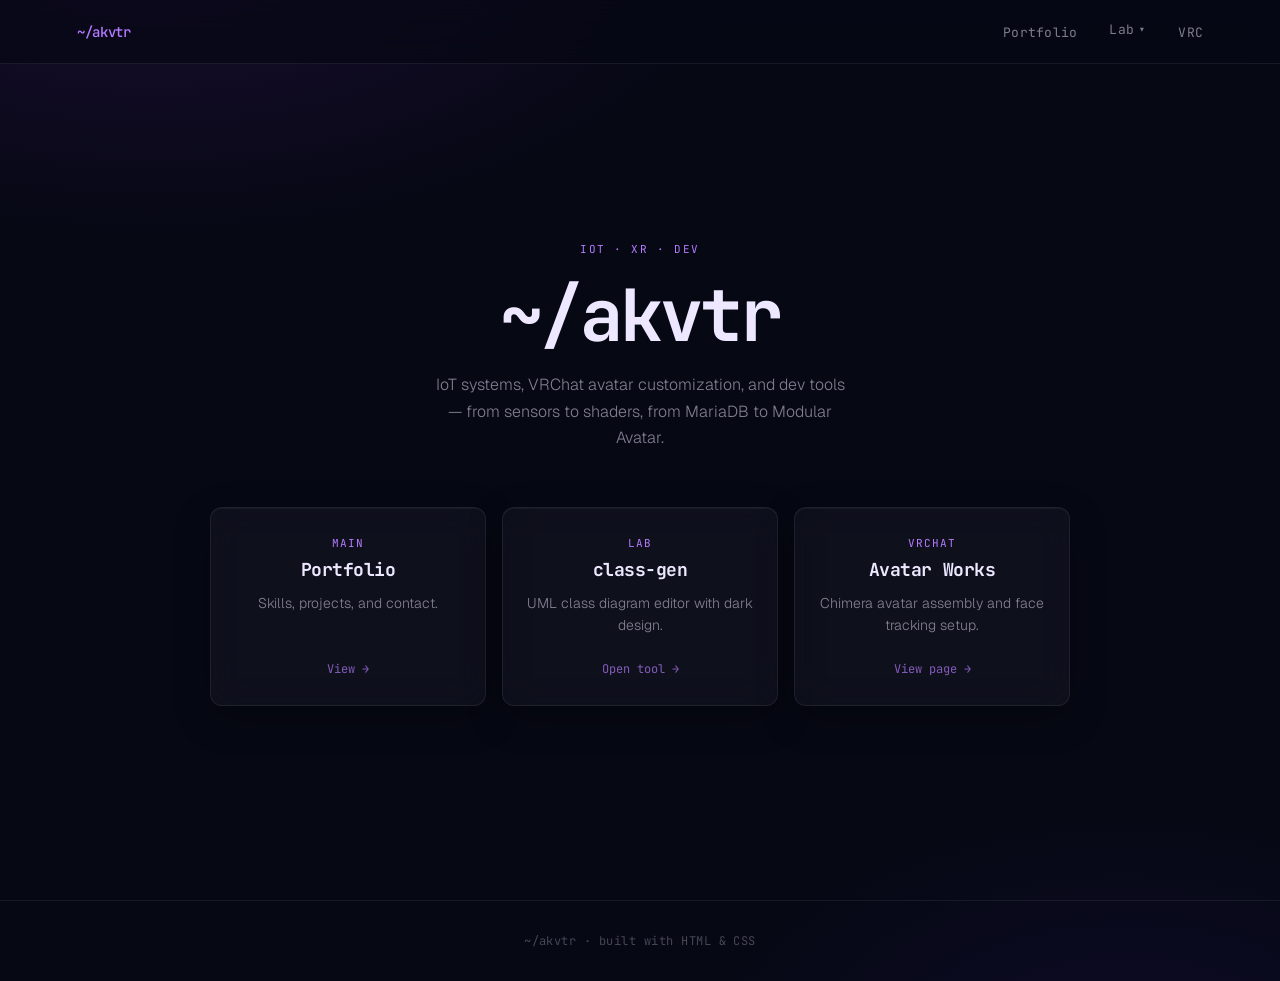
==== commit 947b4bb7: "feat(root): replace 404 with landing page and add lab nav dropdown - Convert root index.html to a hu" ====
--- a/index.html
+++ b/index.html
@@ -3,99 +3,310 @@
 <head>
   <meta charset="UTF-8">
   <meta name="viewport" content="width=device-width, initial-scale=1.0">
-  <title>404 PAGE NOT FOUND</title>
+  <title>~/akvtr</title>
   <link rel="preconnect" href="https://fonts.googleapis.com">
   <link rel="preconnect" href="https://fonts.gstatic.com" crossorigin>
   <link href="https://fonts.googleapis.com/css2?family=JetBrains+Mono:wght@400;500;700&family=Geist:wght@300;400;500&display=swap" rel="stylesheet">
-  <link rel="stylesheet" href="../style.css">
+  <link rel="stylesheet" href="./style.css">
   <style>
-    .not-found {
+    /* ── Lab dropdown in nav ── */
+    .nav-lab {
+      position: relative;
+    }
+
+    .nav-lab-btn {
+      font-family: var(--mono);
+      font-size: 0.8125rem;
+      color: var(--text-2);
+      background: none;
+      border: none;
+      padding: 0;
+      cursor: pointer;
+      letter-spacing: 0.02em;
+      display: flex;
+      align-items: center;
+      gap: 0.3em;
+      transition: color 0.18s ease;
+    }
+    .nav-lab-btn:hover { color: var(--text-1); }
+    .nav-lab-btn[aria-expanded="true"] { color: var(--text-1); }
+
+    .lab-arrow {
+      display: inline-block;
+      transition: transform 0.22s ease;
+      font-style: normal;
+    }
+    .nav-lab-btn[aria-expanded="true"] .lab-arrow {
+      transform: rotate(180deg);
+    }
+
+    .lab-menu {
+      position: absolute;
+      top: calc(100% + 0.75rem);
+      right: 0;
+      min-width: 200px;
+      background: rgba(6, 8, 20, 0.92);
+      border: 1px solid var(--glass-border);
+      border-radius: var(--r-card);
+      backdrop-filter: blur(20px);
+      -webkit-backdrop-filter: blur(20px);
+      box-shadow:
+        inset 0 1px 0 rgba(255,255,255,0.055),
+        0 16px 48px rgba(0,0,0,0.5);
+      list-style: none;
+      padding: 0.5rem;
+      overflow: hidden;
+      /* closed state */
+      opacity: 0;
+      transform: translateY(-6px) scale(0.97);
+      pointer-events: none;
+      transition:
+        opacity 0.22s ease,
+        transform 0.22s ease;
+    }
+    .lab-menu.open {
+      opacity: 1;
+      transform: translateY(0) scale(1);
+      pointer-events: auto;
+    }
+
+    .lab-menu li a {
+      display: flex;
+      flex-direction: column;
+      gap: 0.2rem;
+      padding: 0.6rem 0.75rem;
+      border-radius: 8px;
+      text-decoration: none;
+      transition: background 0.15s ease;
+    }
+    .lab-menu li a:hover {
+      background: rgba(181,123,255,0.08);
+    }
+    .lab-menu-name {
+      font-family: var(--mono);
+      font-size: 0.8125rem;
+      color: var(--text-1);
+      letter-spacing: 0.02em;
+    }
+    .lab-menu-desc {
+      font-family: var(--sans);
+      font-size: 0.75rem;
+      color: var(--text-3);
+      font-weight: 300;
+    }
+
+    /* ── Hero ── */
+    .root-hero {
       min-height: 100dvh;
       display: flex;
       flex-direction: column;
       align-items: center;
       justify-content: center;
-      padding: 4rem var(--px);
+      padding: calc(var(--nav-h) + 3rem) var(--px) 4rem;
       text-align: center;
     }
 
-    .nf-card {
+    .root-eyebrow {
+      font-family: var(--mono);
+      font-size: 0.6875rem;
+      color: var(--accent);
+      letter-spacing: 0.14em;
+      text-transform: uppercase;
+      margin-bottom: 1.5rem;
+    }
+
+    .root-title {
+      font-family: var(--mono);
+      font-size: clamp(2.5rem, 6vw, 4.5rem);
+      font-weight: 700;
+      color: var(--text-1);
+      letter-spacing: -0.04em;
+      line-height: 1;
+      margin-bottom: 1.25rem;
+    }
+
+    .root-title .hl { color: var(--accent); }
+
+    .root-sub {
+      font-family: var(--sans);
+      font-size: 1rem;
+      font-weight: 300;
+      color: var(--text-2);
+      line-height: 1.65;
+      max-width: 42ch;
+      margin: 0 auto 3.5rem;
+    }
+
+    /* ── Section cards grid ── */
+    .hub-grid {
+      display: grid;
+      grid-template-columns: repeat(3, 1fr);
+      gap: 1rem;
+      width: 100%;
+      max-width: 860px;
+    }
+
+    .hub-card {
       background: var(--glass-bg);
       border: 1px solid var(--glass-border);
       border-radius: var(--r-card);
       backdrop-filter: blur(18px);
       -webkit-backdrop-filter: blur(18px);
-      padding: 3rem 3.5rem;
-      max-width: 480px;
-      width: 100%;
+      box-shadow:
+        inset 0 1px 0 rgba(255,255,255,0.045),
+        0 12px 36px rgba(0,0,0,0.32);
+      text-decoration: none;
+      color: inherit;
+      padding: 1.75rem 1.5rem;
+      display: flex;
+      flex-direction: column;
+      gap: 0.5rem;
+      transition: border-color 0.2s ease, box-shadow 0.2s ease, transform 0.15s ease;
+    }
+    .hub-card:hover {
+      border-color: var(--accent-border);
       box-shadow:
         inset 0 1px 0 rgba(255,255,255,0.055),
-        0 28px 72px rgba(0,0,0,0.4);
-    }
-
-    .nf-code {
-      font-family: var(--mono);
-      font-size: clamp(4rem, 12vw, 6rem);
+        0 16px 48px rgba(0,0,0,0.42),
+        0 0 0 1px var(--accent-border);
+      transform: translateY(-2px);
+    }
+
+    .hub-card-badge {
+      font-family: var(--mono);
+      font-size: 0.6875rem;
+      color: var(--accent);
+      letter-spacing: 0.1em;
+      text-transform: uppercase;
+    }
+
+    .hub-card-title {
+      font-family: var(--mono);
+      font-size: 1.125rem;
       font-weight: 700;
-      color: var(--accent);
-      letter-spacing: -0.05em;
-      line-height: 1;
-      margin-bottom: 1.25rem;
-      opacity: 0.9;
-    }
-
-    .nf-label {
-      font-family: var(--mono);
-      font-size: 0.6875rem;
-      color: var(--text-3);
-      letter-spacing: 0.12em;
-      text-transform: uppercase;
-      margin-bottom: 1rem;
-    }
-
-    .nf-message {
+      color: var(--text-1);
+      letter-spacing: -0.025em;
+    }
+
+    .hub-card-desc {
       font-family: var(--sans);
-      font-size: 0.9375rem;
+      font-size: 0.875rem;
       font-weight: 300;
       color: var(--text-2);
-      line-height: 1.65;
-      margin-bottom: 2.25rem;
-    }
-
-    .nf-term {
-      font-family: var(--mono);
-      font-size: 0.8125rem;
-      color: var(--text-3);
-      background: rgba(0,0,0,0.3);
-      border: 1px solid var(--glass-border);
-      border-radius: var(--r-tag);
-      padding: 0.5rem 0.875rem;
-      margin-bottom: 2.25rem;
-      text-align: left;
-    }
-
-    .nf-term .t-prompt { color: var(--accent); margin-right: 0.5rem; }
-    .nf-term .t-cmd    { color: var(--text-2); }
-
-    @media (max-width: 480px) {
-      .nf-card { padding: 2rem 1.5rem; }
+      line-height: 1.55;
+      margin-top: 0.25rem;
+    }
+
+    .hub-card-arrow {
+      font-family: var(--mono);
+      font-size: 0.75rem;
+      color: var(--accent);
+      margin-top: auto;
+      padding-top: 1rem;
+      opacity: 0.7;
+      transition: opacity 0.15s ease;
+    }
+    .hub-card:hover .hub-card-arrow { opacity: 1; }
+
+    @media (max-width: 640px) {
+      .hub-grid {
+        grid-template-columns: 1fr;
+      }
+    }
+
+    @media (prefers-reduced-motion: reduce) {
+      .lab-menu,
+      .lab-arrow,
+      .hub-card { transition: none !important; }
     }
   </style>
 </head>
 <body>
 
-  <div class="not-found">
-    <div class="nf-card">
-      <p class="nf-code">404</p>
-      <p class="nf-label">Page not found</p>
-      <p class="nf-message">The path you requested does not exist.</p>
-      <div class="nf-term">
-        <span class="t-prompt">$</span>
-        <span class="t-cmd">cd ~/portfolio</span>
-      </div>
-      <a href="/" class="btn-primary">Back to home</a>
+  <nav>
+    <a href="/" class="nav-logo">~/akvtr</a>
+    <ul class="nav-links">
+      <li><a href="/portfolio/">Portfolio</a></li>
+      <li class="nav-lab">
+        <button class="nav-lab-btn" aria-expanded="false" aria-controls="lab-menu">
+          Lab <span class="lab-arrow" aria-hidden="true">▾</span>
+        </button>
+        <ul class="lab-menu" id="lab-menu" role="menu">
+          <li role="none">
+            <a href="/lab/class-gen/" role="menuitem">
+              <span class="lab-menu-name">class-gen</span>
+              <span class="lab-menu-desc">UML class diagram editor</span>
+            </a>
+          </li>
+        </ul>
+      </li>
+      <li><a href="/vrc/">VRC</a></li>
+    </ul>
+  </nav>
+
+  <main class="root-hero">
+    <p class="root-eyebrow">IoT · XR · Dev</p>
+    <h1 class="root-title">
+      ~/akvtr
+    </h1>
+    <p class="root-sub">
+      IoT systems, VRChat avatar customization, and dev tools —
+      from sensors to shaders, from MariaDB to Modular Avatar.
+    </p>
+
+    <div class="hub-grid">
+      <a href="/portfolio/" class="hub-card">
+        <span class="hub-card-badge">Main</span>
+        <span class="hub-card-title">Portfolio</span>
+        <span class="hub-card-desc">Skills, projects, and contact.</span>
+        <span class="hub-card-arrow">View →</span>
+      </a>
+
+      <a href="/lab/class-gen/" class="hub-card">
+        <span class="hub-card-badge">Lab</span>
+        <span class="hub-card-title">class-gen</span>
+        <span class="hub-card-desc">UML class diagram editor with dark design.</span>
+        <span class="hub-card-arrow">Open tool →</span>
+      </a>
+
+      <a href="/vrc/" class="hub-card">
+        <span class="hub-card-badge">VRChat</span>
+        <span class="hub-card-title">Avatar Works</span>
+        <span class="hub-card-desc">Chimera avatar assembly and face tracking setup.</span>
+        <span class="hub-card-arrow">View page →</span>
+      </a>
     </div>
-  </div>
+  </main>
+
+  <footer>
+    <p class="footer-text">~/akvtr &middot; built with HTML &amp; CSS</p>
+  </footer>
+
+  <script>
+    const btn = document.querySelector('.nav-lab-btn');
+    const menu = document.getElementById('lab-menu');
+
+    btn.addEventListener('click', () => {
+      const isOpen = btn.getAttribute('aria-expanded') === 'true';
+      btn.setAttribute('aria-expanded', String(!isOpen));
+      menu.classList.toggle('open', !isOpen);
+    });
+
+    document.addEventListener('click', (e) => {
+      if (!btn.contains(e.target) && !menu.contains(e.target)) {
+        btn.setAttribute('aria-expanded', 'false');
+        menu.classList.remove('open');
+      }
+    });
+
+    document.addEventListener('keydown', (e) => {
+      if (e.key === 'Escape') {
+        btn.setAttribute('aria-expanded', 'false');
+        menu.classList.remove('open');
+        btn.focus();
+      }
+    });
+  </script>
 
 </body>
 </html>
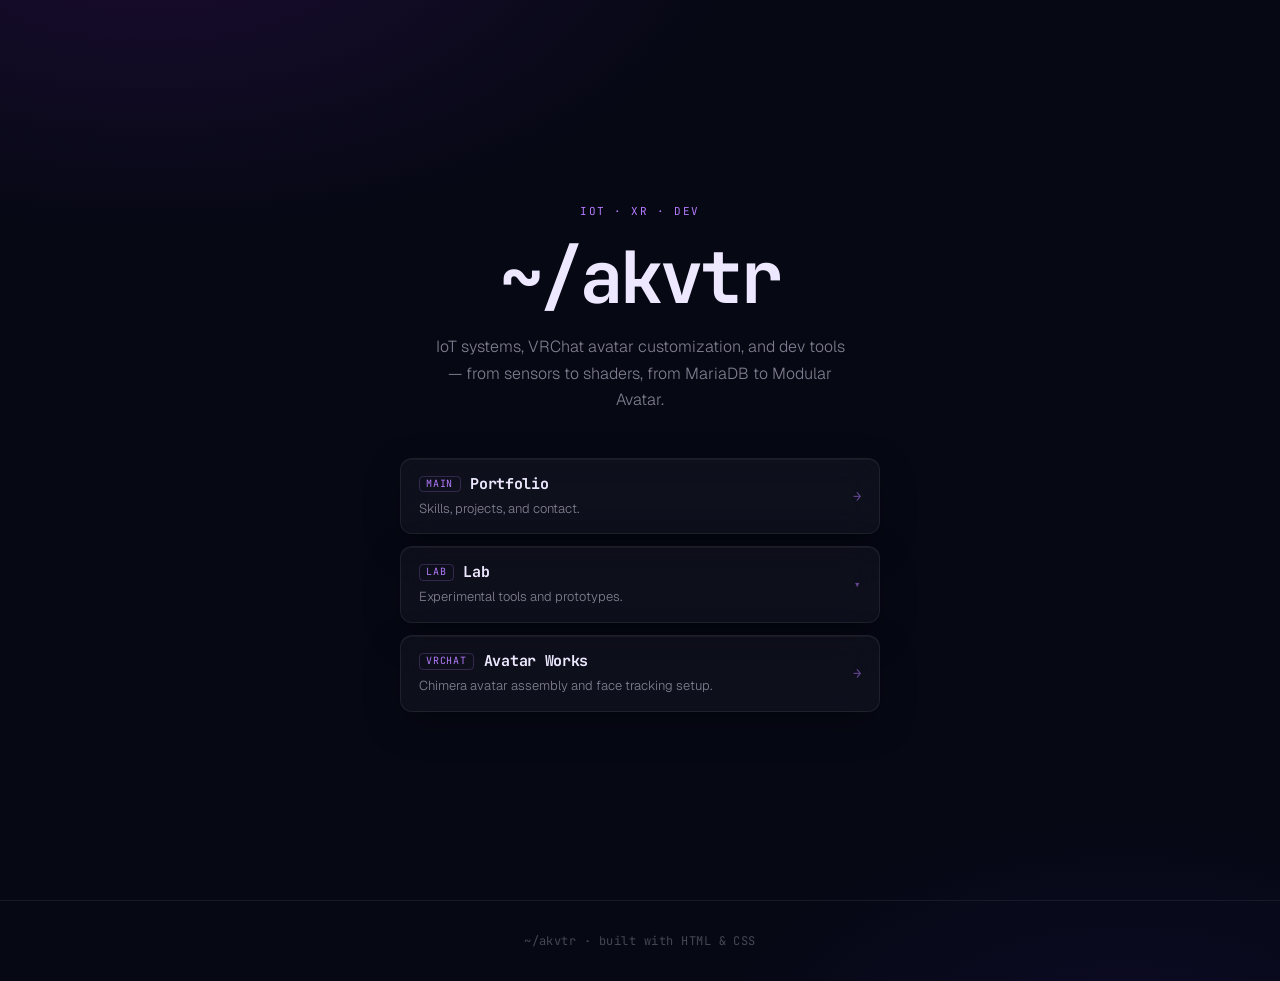
==== commit cafb6d75: "feat(root): stack hub cards vertically and compact card layout Replace the 3-column tile grid with a" ====
--- a/index.html
+++ b/index.html
@@ -9,92 +9,6 @@
   <link href="https://fonts.googleapis.com/css2?family=JetBrains+Mono:wght@400;500;700&family=Geist:wght@300;400;500&display=swap" rel="stylesheet">
   <link rel="stylesheet" href="./style.css">
   <style>
-    /* ── Lab dropdown in nav ── */
-    .nav-lab {
-      position: relative;
-    }
-
-    .nav-lab-btn {
-      font-family: var(--mono);
-      font-size: 0.8125rem;
-      color: var(--text-2);
-      background: none;
-      border: none;
-      padding: 0;
-      cursor: pointer;
-      letter-spacing: 0.02em;
-      display: flex;
-      align-items: center;
-      gap: 0.3em;
-      transition: color 0.18s ease;
-    }
-    .nav-lab-btn:hover { color: var(--text-1); }
-    .nav-lab-btn[aria-expanded="true"] { color: var(--text-1); }
-
-    .lab-arrow {
-      display: inline-block;
-      transition: transform 0.22s ease;
-      font-style: normal;
-    }
-    .nav-lab-btn[aria-expanded="true"] .lab-arrow {
-      transform: rotate(180deg);
-    }
-
-    .lab-menu {
-      position: absolute;
-      top: calc(100% + 0.75rem);
-      right: 0;
-      min-width: 200px;
-      background: rgba(6, 8, 20, 0.92);
-      border: 1px solid var(--glass-border);
-      border-radius: var(--r-card);
-      backdrop-filter: blur(20px);
-      -webkit-backdrop-filter: blur(20px);
-      box-shadow:
-        inset 0 1px 0 rgba(255,255,255,0.055),
-        0 16px 48px rgba(0,0,0,0.5);
-      list-style: none;
-      padding: 0.5rem;
-      overflow: hidden;
-      /* closed state */
-      opacity: 0;
-      transform: translateY(-6px) scale(0.97);
-      pointer-events: none;
-      transition:
-        opacity 0.22s ease,
-        transform 0.22s ease;
-    }
-    .lab-menu.open {
-      opacity: 1;
-      transform: translateY(0) scale(1);
-      pointer-events: auto;
-    }
-
-    .lab-menu li a {
-      display: flex;
-      flex-direction: column;
-      gap: 0.2rem;
-      padding: 0.6rem 0.75rem;
-      border-radius: 8px;
-      text-decoration: none;
-      transition: background 0.15s ease;
-    }
-    .lab-menu li a:hover {
-      background: rgba(181,123,255,0.08);
-    }
-    .lab-menu-name {
-      font-family: var(--mono);
-      font-size: 0.8125rem;
-      color: var(--text-1);
-      letter-spacing: 0.02em;
-    }
-    .lab-menu-desc {
-      font-family: var(--sans);
-      font-size: 0.75rem;
-      color: var(--text-3);
-      font-weight: 300;
-    }
-
     /* ── Hero ── */
     .root-hero {
       min-height: 100dvh;
@@ -102,7 +16,7 @@
       flex-direction: column;
       align-items: center;
       justify-content: center;
-      padding: calc(var(--nav-h) + 3rem) var(--px) 4rem;
+      padding: 5rem var(--px) 4rem;
       text-align: center;
     }
 
@@ -134,19 +48,21 @@
       color: var(--text-2);
       line-height: 1.65;
       max-width: 42ch;
-      margin: 0 auto 3.5rem;
-    }
-
-    /* ── Section cards grid ── */
-    .hub-grid {
-      display: grid;
-      grid-template-columns: repeat(3, 1fr);
-      gap: 1rem;
+      margin: 0 auto 2.75rem;
+    }
+
+    /* ── Section cards (compact vertical list) ── */
+    .hub-list {
+      display: flex;
+      flex-direction: column;
+      gap: 0.75rem;
       width: 100%;
-      max-width: 860px;
+      max-width: 480px;
+      text-align: left;
     }
 
     .hub-card {
+      position: relative;
       background: var(--glass-bg);
       border: 1px solid var(--glass-border);
       border-radius: var(--r-card);
@@ -157,10 +73,10 @@
         0 12px 36px rgba(0,0,0,0.32);
       text-decoration: none;
       color: inherit;
-      padding: 1.75rem 1.5rem;
+      padding: 0.95rem 2.75rem 0.95rem 1.1rem;
       display: flex;
       flex-direction: column;
-      gap: 0.5rem;
+      gap: 0.3rem;
       transition: border-color 0.2s ease, box-shadow 0.2s ease, transform 0.15s ease;
     }
     .hub-card:hover {
@@ -172,77 +88,102 @@
       transform: translateY(-2px);
     }
 
+    .hub-card-head {
+      display: flex;
+      align-items: center;
+      gap: 0.6rem;
+    }
+
     .hub-card-badge {
       font-family: var(--mono);
-      font-size: 0.6875rem;
+      font-size: 0.625rem;
       color: var(--accent);
-      letter-spacing: 0.1em;
+      letter-spacing: 0.08em;
       text-transform: uppercase;
+      border: 1px solid var(--accent-border);
+      border-radius: var(--r-tag);
+      padding: 0.15rem 0.4rem;
+      line-height: 1;
     }
 
     .hub-card-title {
       font-family: var(--mono);
-      font-size: 1.125rem;
+      font-size: 0.9375rem;
       font-weight: 700;
       color: var(--text-1);
-      letter-spacing: -0.025em;
+      letter-spacing: -0.02em;
     }
 
     .hub-card-desc {
       font-family: var(--sans);
-      font-size: 0.875rem;
+      font-size: 0.8125rem;
       font-weight: 300;
       color: var(--text-2);
-      line-height: 1.55;
-      margin-top: 0.25rem;
-    }
-
-    .hub-card-arrow {
-      font-family: var(--mono);
-      font-size: 0.75rem;
+      line-height: 1.5;
+    }
+
+    /* ── Right-side indicators (link arrow / lab chevron) ── */
+    .hub-card-arrow,
+    .lab-arrow {
+      position: absolute;
+      right: 1.1rem;
+      top: 50%;
+      font-family: var(--mono);
+      font-size: 0.875rem;
       color: var(--accent);
-      margin-top: auto;
-      padding-top: 1rem;
-      opacity: 0.7;
-      transition: opacity 0.15s ease;
-    }
-    .hub-card:hover .hub-card-arrow { opacity: 1; }
+      opacity: 0.5;
+      transform: translateY(-50%);
+    }
+    .hub-card-arrow { transition: opacity 0.15s ease, transform 0.15s ease; }
+    .hub-card:hover .hub-card-arrow {
+      opacity: 1;
+      transform: translateY(-50%) translateX(3px);
+    }
+
+    /* ── Lab accordion (moved from nav into main) ── */
+    .hub-lab-btn {
+      /* reset button defaults so it matches the card links */
+      width: 100%;
+      text-align: left;
+      cursor: pointer;
+      font: inherit;
+    }
+
+    .lab-arrow { transition: opacity 0.15s ease, transform 0.22s ease; }
+    .hub-lab-btn:hover .lab-arrow { opacity: 1; }
+    .hub-lab-btn[aria-expanded="true"] .lab-arrow {
+      transform: translateY(-50%) rotate(180deg);
+    }
+
+    .lab-panel {
+      display: grid;
+      grid-template-rows: 0fr;
+      transition: grid-template-rows 0.3s ease;
+    }
+    .lab-panel.open {
+      grid-template-rows: 1fr;
+    }
+    .lab-panel-inner {
+      overflow: hidden;
+      min-height: 0;
+    }
+    .lab-panel-inner .hub-card {
+      margin-top: 0.75rem;
+      margin-left: 1.25rem;
+    }
 
     @media (max-width: 640px) {
-      .hub-grid {
-        grid-template-columns: 1fr;
-      }
+      .lab-panel-inner .hub-card { margin-left: 0.6rem; }
     }
 
     @media (prefers-reduced-motion: reduce) {
-      .lab-menu,
       .lab-arrow,
+      .lab-panel,
       .hub-card { transition: none !important; }
     }
   </style>
 </head>
 <body>
-
-  <nav>
-    <a href="/" class="nav-logo">~/akvtr</a>
-    <ul class="nav-links">
-      <li><a href="/portfolio/">Portfolio</a></li>
-      <li class="nav-lab">
-        <button class="nav-lab-btn" aria-expanded="false" aria-controls="lab-menu">
-          Lab <span class="lab-arrow" aria-hidden="true">▾</span>
-        </button>
-        <ul class="lab-menu" id="lab-menu" role="menu">
-          <li role="none">
-            <a href="/lab/class-gen/" role="menuitem">
-              <span class="lab-menu-name">class-gen</span>
-              <span class="lab-menu-desc">UML class diagram editor</span>
-            </a>
-          </li>
-        </ul>
-      </li>
-      <li><a href="/vrc/">VRC</a></li>
-    </ul>
-  </nav>
 
   <main class="root-hero">
     <p class="root-eyebrow">IoT · XR · Dev</p>
@@ -254,26 +195,46 @@
       from sensors to shaders, from MariaDB to Modular Avatar.
     </p>
 
-    <div class="hub-grid">
+    <div class="hub-list">
       <a href="/portfolio/" class="hub-card">
-        <span class="hub-card-badge">Main</span>
-        <span class="hub-card-title">Portfolio</span>
+        <span class="hub-card-head">
+          <span class="hub-card-badge">Main</span>
+          <span class="hub-card-title">Portfolio</span>
+        </span>
         <span class="hub-card-desc">Skills, projects, and contact.</span>
-        <span class="hub-card-arrow">View →</span>
+        <span class="hub-card-arrow" aria-hidden="true">→</span>
       </a>
 
-      <a href="/lab/class-gen/" class="hub-card">
-        <span class="hub-card-badge">Lab</span>
-        <span class="hub-card-title">class-gen</span>
-        <span class="hub-card-desc">UML class diagram editor with dark design.</span>
-        <span class="hub-card-arrow">Open tool →</span>
-      </a>
+      <div class="hub-lab">
+        <button class="hub-card hub-lab-btn" aria-expanded="false" aria-controls="lab-panel">
+          <span class="hub-card-head">
+            <span class="hub-card-badge">Lab</span>
+            <span class="hub-card-title">Lab</span>
+          </span>
+          <span class="hub-card-desc">Experimental tools and prototypes.</span>
+          <span class="lab-arrow" aria-hidden="true">▾</span>
+        </button>
+        <div class="lab-panel" id="lab-panel">
+          <div class="lab-panel-inner">
+            <a href="/lab/class-gen/" class="hub-card">
+              <span class="hub-card-head">
+                <span class="hub-card-badge">Tool</span>
+                <span class="hub-card-title">class-gen</span>
+              </span>
+              <span class="hub-card-desc">UML class diagram editor with dark design.</span>
+              <span class="hub-card-arrow" aria-hidden="true">→</span>
+            </a>
+          </div>
+        </div>
+      </div>
 
       <a href="/vrc/" class="hub-card">
-        <span class="hub-card-badge">VRChat</span>
-        <span class="hub-card-title">Avatar Works</span>
+        <span class="hub-card-head">
+          <span class="hub-card-badge">VRChat</span>
+          <span class="hub-card-title">Avatar Works</span>
+        </span>
         <span class="hub-card-desc">Chimera avatar assembly and face tracking setup.</span>
-        <span class="hub-card-arrow">View page →</span>
+        <span class="hub-card-arrow" aria-hidden="true">→</span>
       </a>
     </div>
   </main>
@@ -283,28 +244,13 @@
   </footer>
 
   <script>
-    const btn = document.querySelector('.nav-lab-btn');
-    const menu = document.getElementById('lab-menu');
+    const btn = document.querySelector('.hub-lab-btn');
+    const panel = document.getElementById('lab-panel');
 
     btn.addEventListener('click', () => {
       const isOpen = btn.getAttribute('aria-expanded') === 'true';
       btn.setAttribute('aria-expanded', String(!isOpen));
-      menu.classList.toggle('open', !isOpen);
-    });
-
-    document.addEventListener('click', (e) => {
-      if (!btn.contains(e.target) && !menu.contains(e.target)) {
-        btn.setAttribute('aria-expanded', 'false');
-        menu.classList.remove('open');
-      }
-    });
-
-    document.addEventListener('keydown', (e) => {
-      if (e.key === 'Escape') {
-        btn.setAttribute('aria-expanded', 'false');
-        menu.classList.remove('open');
-        btn.focus();
-      }
+      panel.classList.toggle('open', !isOpen);
     });
   </script>
 
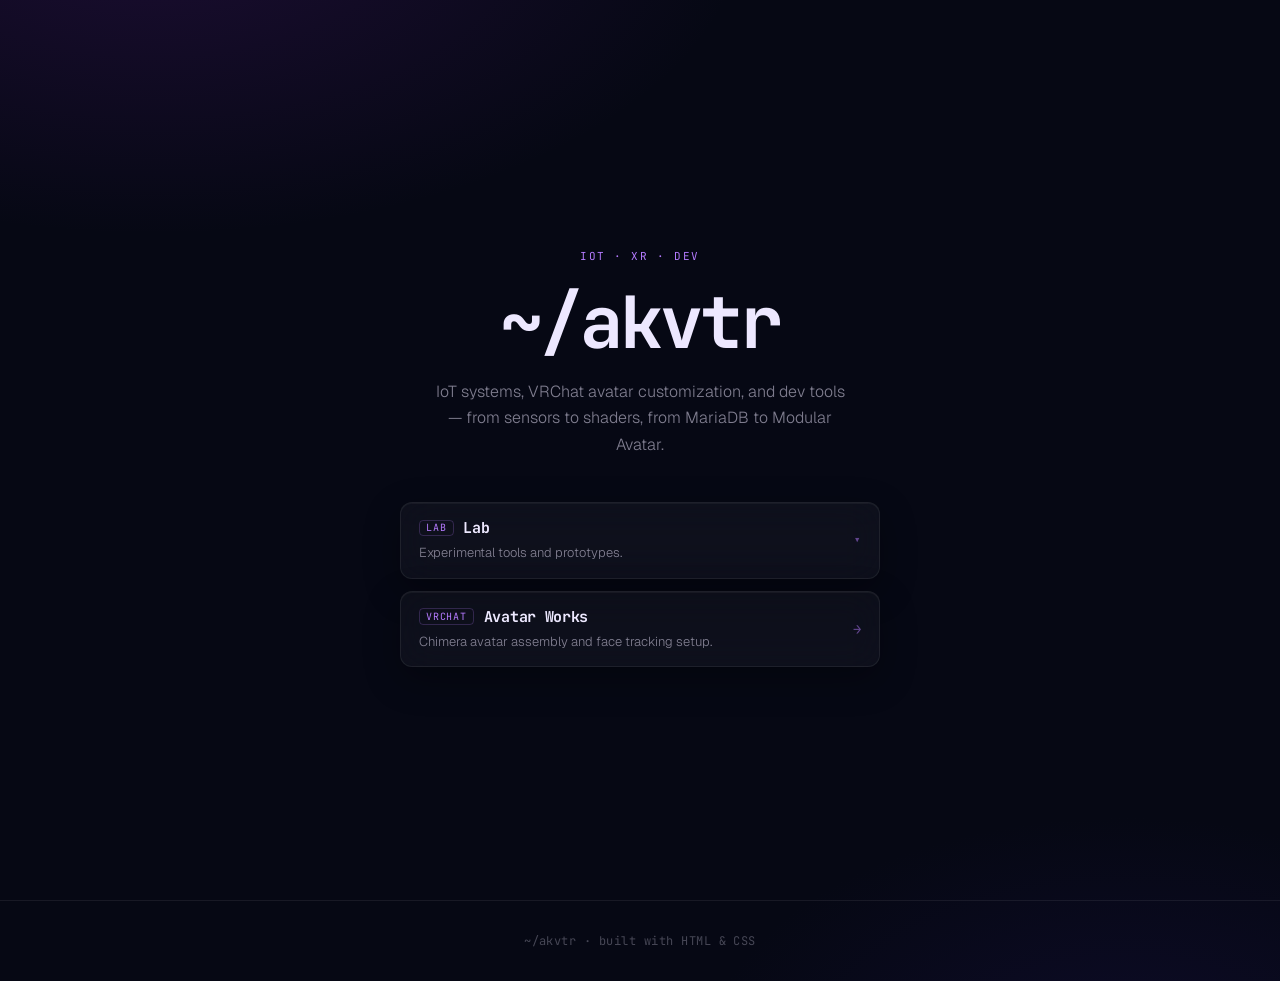
==== commit 4ace2420: "fix(root): remove broken portfolio link from landing hub" ====
--- a/index.html
+++ b/index.html
@@ -196,15 +196,6 @@
     </p>
 
     <div class="hub-list">
-      <a href="/portfolio/" class="hub-card">
-        <span class="hub-card-head">
-          <span class="hub-card-badge">Main</span>
-          <span class="hub-card-title">Portfolio</span>
-        </span>
-        <span class="hub-card-desc">Skills, projects, and contact.</span>
-        <span class="hub-card-arrow" aria-hidden="true">→</span>
-      </a>
-
       <div class="hub-lab">
         <button class="hub-card hub-lab-btn" aria-expanded="false" aria-controls="lab-panel">
           <span class="hub-card-head">
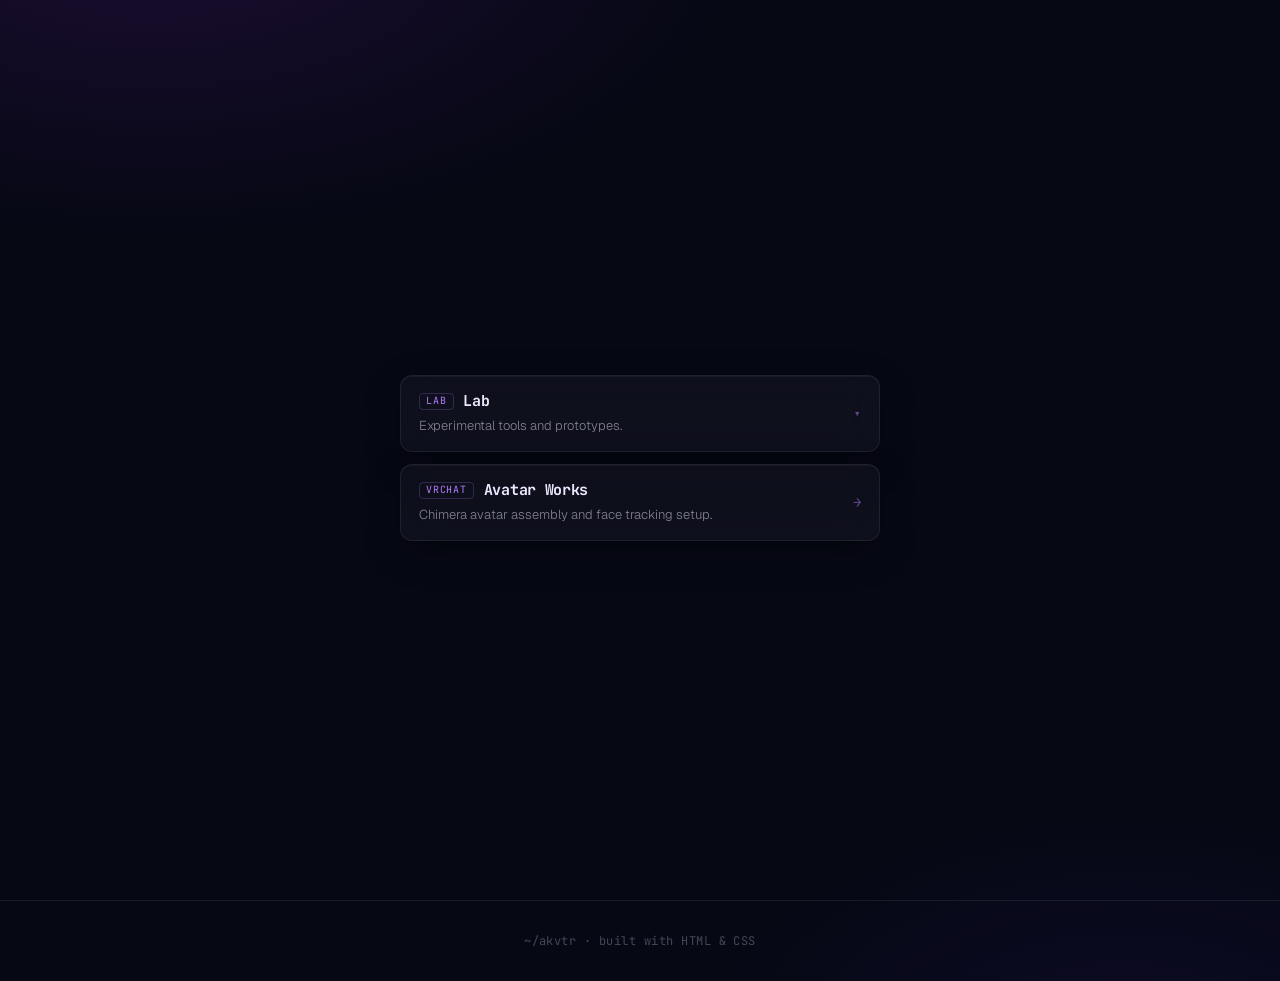
==== commit 25a64d46: "chore(root): remove hero text from landing hub" ====
--- a/index.html
+++ b/index.html
@@ -186,15 +186,6 @@
 <body>
 
   <main class="root-hero">
-    <p class="root-eyebrow">IoT · XR · Dev</p>
-    <h1 class="root-title">
-      ~/akvtr
-    </h1>
-    <p class="root-sub">
-      IoT systems, VRChat avatar customization, and dev tools —
-      from sensors to shaders, from MariaDB to Modular Avatar.
-    </p>
-
     <div class="hub-list">
       <div class="hub-lab">
         <button class="hub-card hub-lab-btn" aria-expanded="false" aria-controls="lab-panel">
